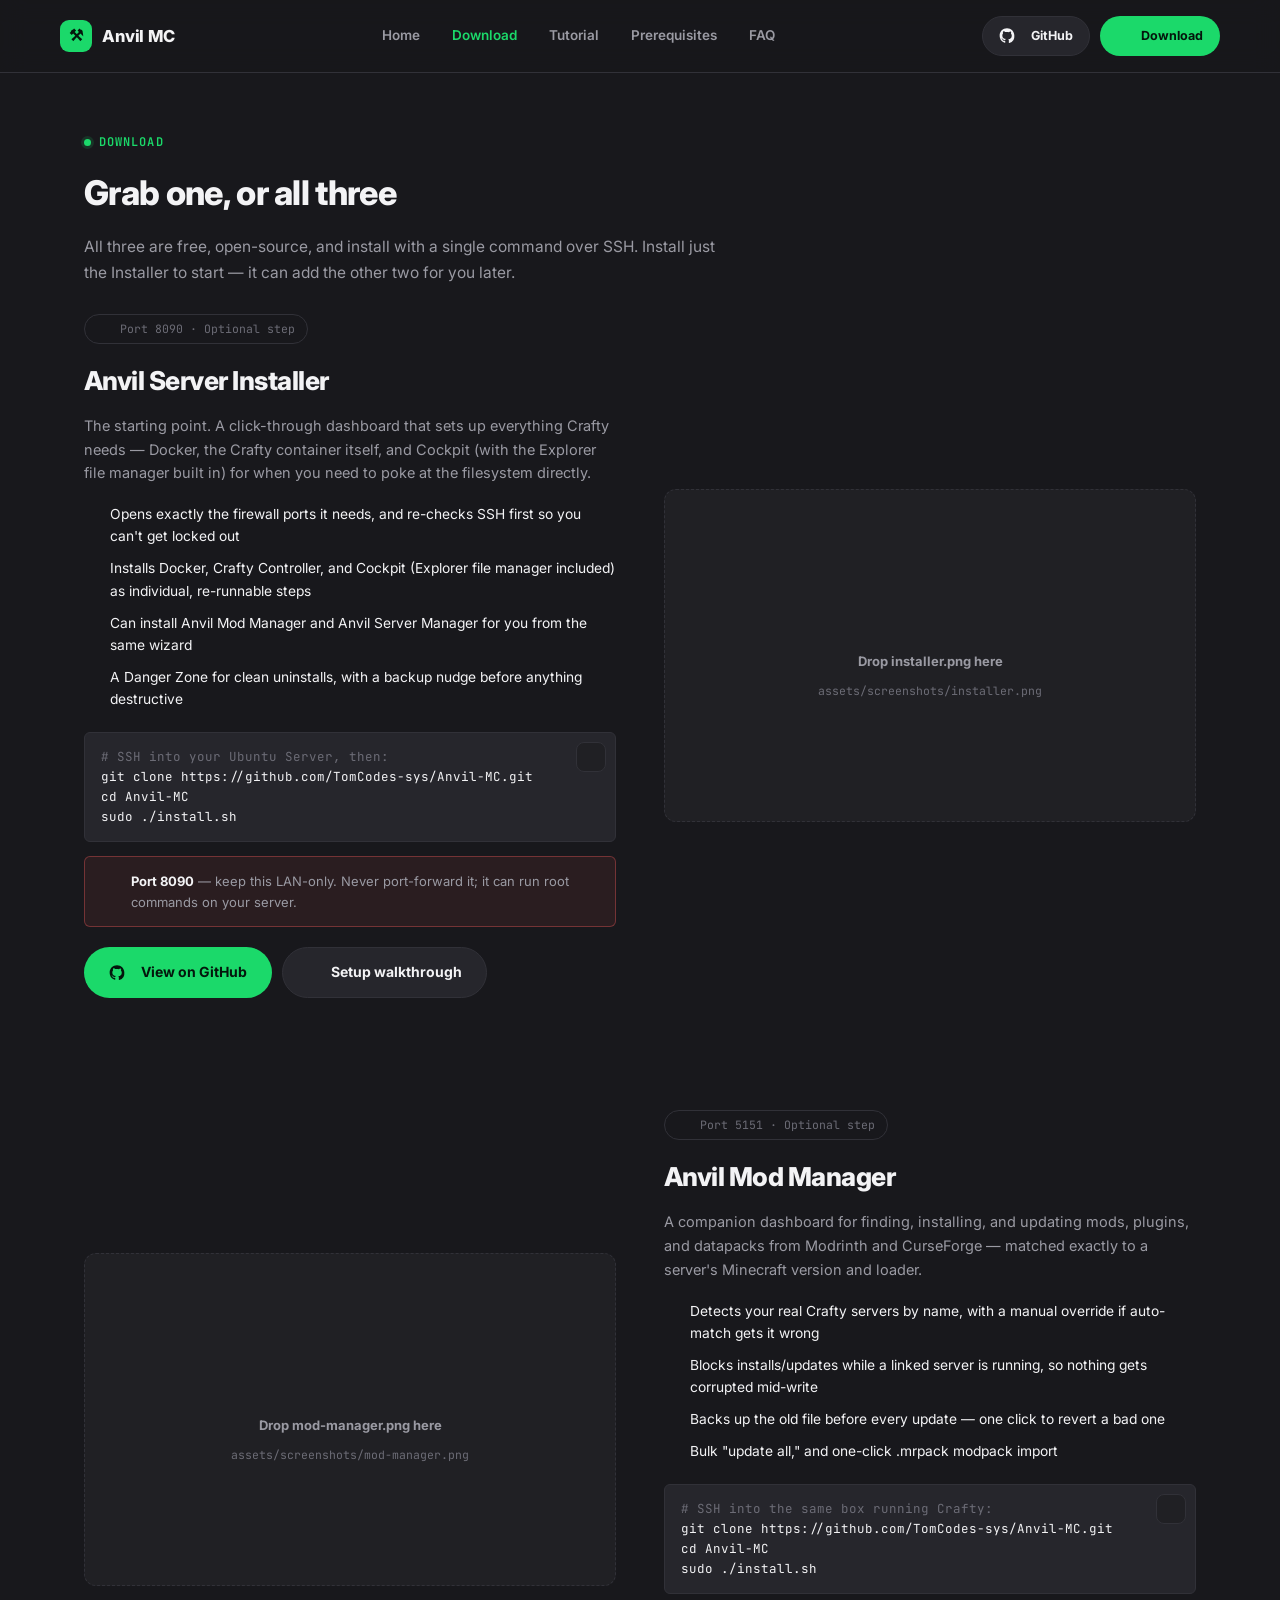
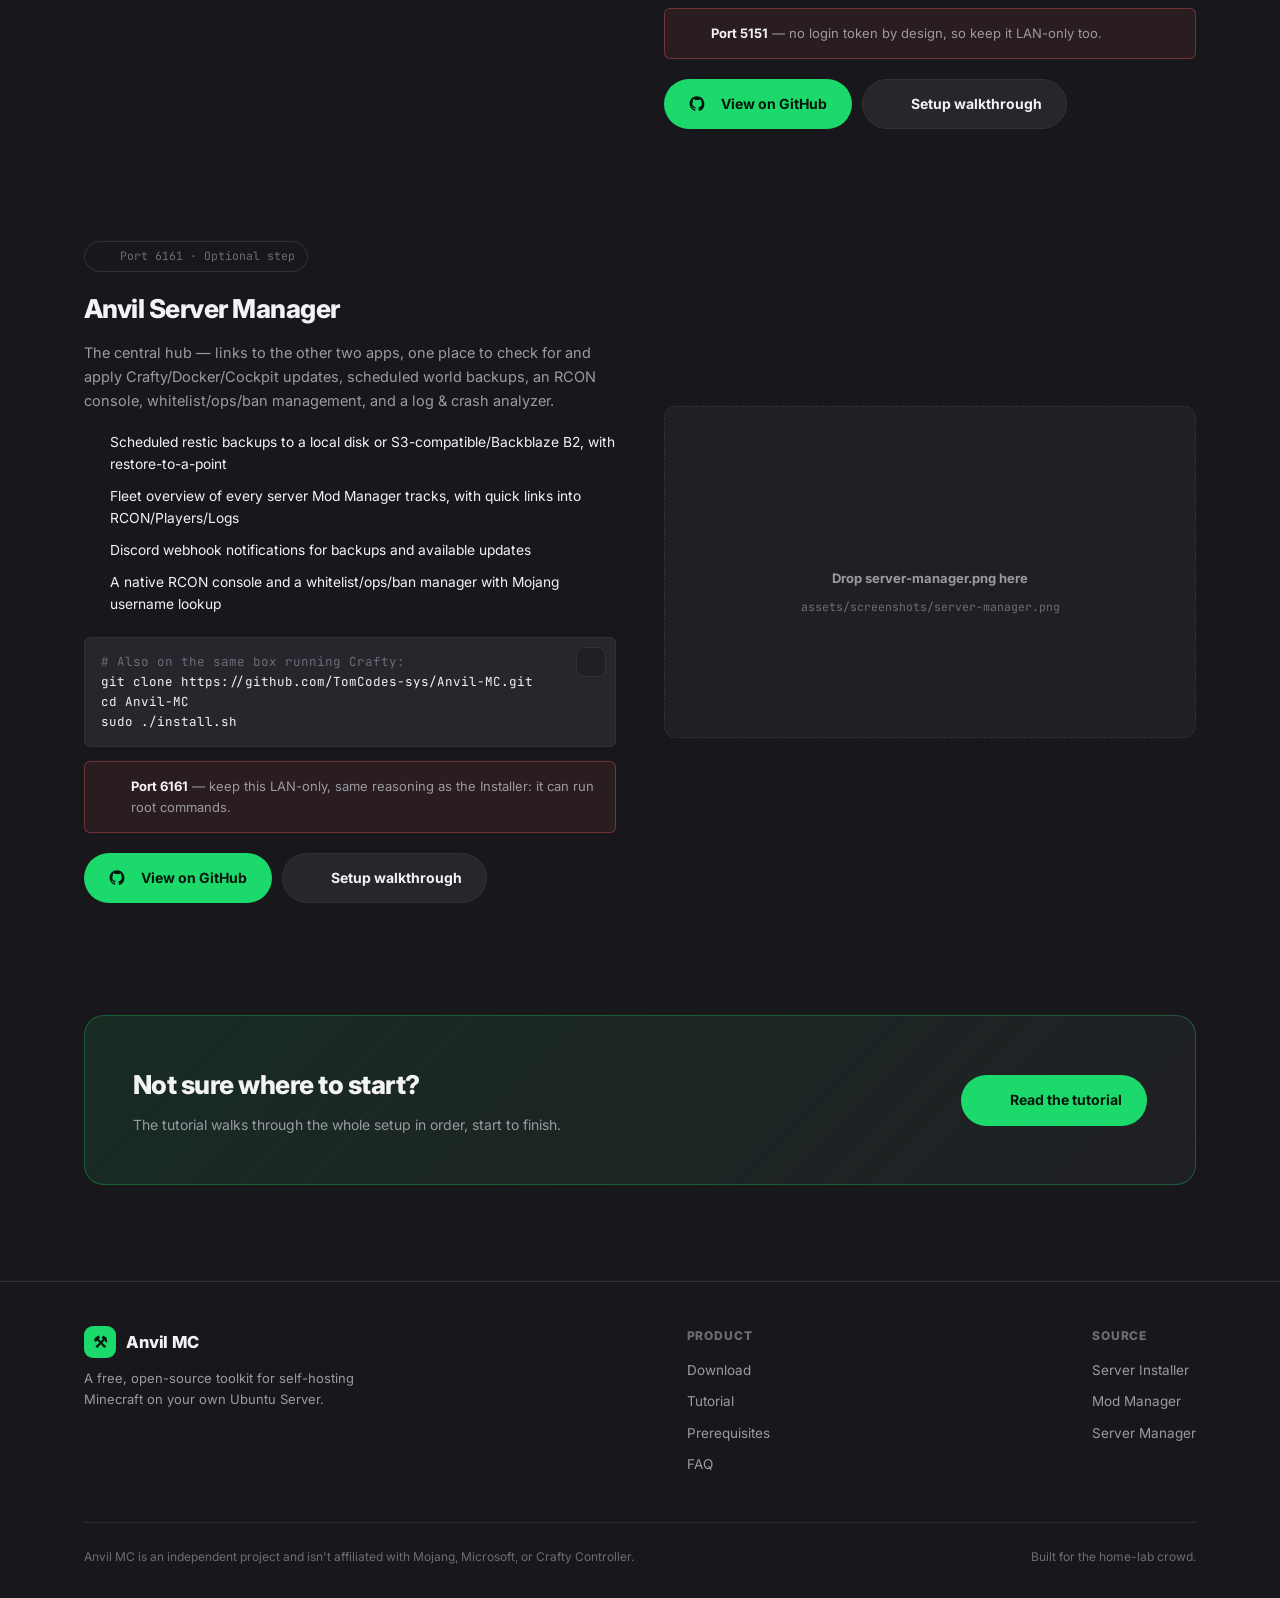
==== website/download.html @ b9ac5aa5 "Release" ====
<!DOCTYPE html>
<html lang="en">
<head>
<meta charset="UTF-8">
<meta name="viewport" content="width=device-width, initial-scale=1.0">
<title>Download — Anvil MC</title>
<meta name="description" content="Download Anvil Server Installer, Anvil Mod Manager, and Anvil Server Manager — free and open source.">
<link rel="stylesheet" href="static/style.css">
<script src="https://cdn.jsdelivr.net/npm/lucide@1.24.0/dist/umd/lucide.js"></script>
</head>
<body>

<header class="nav">
  <div class="wrap nav-inner">
    <a class="brand" href="index.html">
      <span class="brand-mark-wrap" style="position:relative; width:32px; height:32px; display:inline-block; flex-shrink:0;"><img src="assets/logo.png" alt="Anvil MC logo" class="brand-mark-img" onerror="this.style.display='none'; this.nextElementSibling.style.display='flex';"><span class="brand-mark" style="display:none; position:absolute; inset:0;">⚒</span></span>
      <span class="brand-text">Anvil MC</span>
    </a>
    <nav class="nav-links" id="nav-links">
      <a class="nav-link" href="index.html">Home</a>
      <a class="nav-link" href="download.html">Download</a>
      <a class="nav-link" href="tutorial.html">Tutorial</a>
      <a class="nav-link" href="prerequisites.html">Prerequisites</a>
      <a class="nav-link" href="faq.html">FAQ</a>
    </nav>
    <div class="nav-cta">
      <a class="btn-secondary btn-small" href="https://github.com/TomCodes-sys" target="_blank" rel="noopener"><svg class="icon-gh" viewBox="0 0 24 24" width="16" height="16" fill="currentColor" aria-hidden="true"><path d="M12 .5C5.73.5.98 5.24.98 11.52c0 4.94 3.2 9.13 7.65 10.6.56.1.76-.24.76-.54 0-.27-.01-1.16-.02-2.1-3.11.68-3.77-1.32-3.77-1.32-.5-1.28-1.23-1.62-1.23-1.62-1-.69.08-.67.08-.67 1.11.08 1.7 1.14 1.7 1.14.99 1.7 2.6 1.21 3.23.92.1-.72.39-1.21.7-1.49-2.48-.28-5.1-1.24-5.1-5.53 0-1.22.44-2.22 1.15-3-.11-.28-.5-1.42.11-2.96 0 0 .94-.3 3.08 1.15A10.6 10.6 0 0 1 12 6.1c.95 0 1.9.13 2.8.38 2.14-1.45 3.08-1.15 3.08-1.15.61 1.54.22 2.68.11 2.96.72.78 1.15 1.78 1.15 3 0 4.3-2.62 5.24-5.12 5.52.4.35.76 1.03.76 2.08 0 1.5-.01 2.71-.01 3.08 0 .3.2.65.77.54A10.53 10.53 0 0 0 23 11.52C23 5.24 18.27.5 12 .5z"/></svg><span class="long">GitHub</span></a>
      <a class="btn-primary btn-small" href="download.html"><i data-lucide="download"></i>Download</a>
      <button class="nav-toggle" id="nav-toggle" aria-label="Toggle menu"><i data-lucide="menu"></i></button>
    </div>
  </div>
</header>

<section class="section-tight" style="padding-bottom:20px;">
  <div class="wrap">
    <div class="section-head reveal" style="margin-bottom:0;">
      <div class="eyebrow">Download</div>
      <h2>Grab one, or all three</h2>
      <p>All three are free, open-source, and install with a single command over SSH. Install just the Installer to start — it can add the other two for you later.</p>
    </div>
  </div>
</section>

<!-- INSTALLER -->
<section class="wrap" id="installer">
  <div class="showcase first reveal">
    <div class="showcase-text">
      <span class="showcase-tag"><i data-lucide="wrench"></i>Port 8090 · Optional step</span>
      <h2>Anvil Server Installer</h2>
      <p>The starting point. A click-through dashboard that sets up everything Crafty needs — Docker, the Crafty container itself, and Cockpit (with the Explorer file manager built in) for when you need to poke at the filesystem directly.</p>
      <ul class="feature-list">
        <li><i data-lucide="check"></i>Opens exactly the firewall ports it needs, and re-checks SSH first so you can't get locked out</li>
        <li><i data-lucide="check"></i>Installs Docker, Crafty Controller, and Cockpit (Explorer file manager included) as individual, re-runnable steps</li>
        <li><i data-lucide="check"></i>Can install Anvil Mod Manager and Anvil Server Manager for you from the same wizard</li>
        <li><i data-lucide="check"></i>A Danger Zone for clean uninstalls, with a backup nudge before anything destructive</li>
      </ul>
      <div class="code-box">
        <button class="copy-btn" onclick="copySnippet(this)" aria-label="Copy command">
          <i data-lucide="copy" class="icon-copy"></i>
          <i data-lucide="check" class="icon-copied" hidden></i>
        </button>
        <div class="install-snippet"><span class="cm"># SSH into your Ubuntu Server, then:</span>
git clone https://github.com/TomCodes-sys/Anvil-MC.git
cd Anvil-MC
sudo ./install.sh</div>
      </div>
      <div class="port-warning"><i data-lucide="shield-alert"></i><span><strong>Port 8090</strong> — keep this LAN-only. Never port-forward it; it can run root commands on your server.</span></div>
      <div class="showcase-actions">
        <a class="btn-primary" href="https://github.com/TomCodes-sys/Anvil-MC" target="_blank" rel="noopener"><svg class="icon-gh" viewBox="0 0 24 24" width="16" height="16" fill="currentColor" aria-hidden="true"><path d="M12 .5C5.73.5.98 5.24.98 11.52c0 4.94 3.2 9.13 7.65 10.6.56.1.76-.24.76-.54 0-.27-.01-1.16-.02-2.1-3.11.68-3.77-1.32-3.77-1.32-.5-1.28-1.23-1.62-1.23-1.62-1-.69.08-.67.08-.67 1.11.08 1.7 1.14 1.7 1.14.99 1.7 2.6 1.21 3.23.92.1-.72.39-1.21.7-1.49-2.48-.28-5.1-1.24-5.1-5.53 0-1.22.44-2.22 1.15-3-.11-.28-.5-1.42.11-2.96 0 0 .94-.3 3.08 1.15A10.6 10.6 0 0 1 12 6.1c.95 0 1.9.13 2.8.38 2.14-1.45 3.08-1.15 3.08-1.15.61 1.54.22 2.68.11 2.96.72.78 1.15 1.78 1.15 3 0 4.3-2.62 5.24-5.12 5.52.4.35.76 1.03.76 2.08 0 1.5-.01 2.71-.01 3.08 0 .3.2.65.77.54A10.53 10.53 0 0 0 23 11.52C23 5.24 18.27.5 12 .5z"/></svg>View on GitHub</a>
        <a class="btn-secondary" href="tutorial.html#step-2"><i data-lucide="book-open"></i>Setup walkthrough</a>
      </div>
    </div>
    <div class="showcase-media">
      <div class="screenshot-frame">
        <img class="shot-img" src="assets/screenshots/installer.png" alt="Anvil Server Installer screenshot" onerror="this.style.display='none'">
        <div class="placeholder"><i data-lucide="image"></i><strong>Drop installer.png here</strong><span>assets/screenshots/installer.png</span></div>
      </div>
    </div>
  </div>
</section>

<!-- MOD MANAGER -->
<section class="wrap" id="mod-manager">
  <div class="showcase reverse reveal">
    <div class="showcase-text">
      <span class="showcase-tag"><i data-lucide="package-open"></i>Port 5151 · Optional step</span>
      <h2>Anvil Mod Manager</h2>
      <p>A companion dashboard for finding, installing, and updating mods, plugins, and datapacks from Modrinth and CurseForge — matched exactly to a server's Minecraft version and loader.</p>
      <ul class="feature-list">
        <li><i data-lucide="check"></i>Detects your real Crafty servers by name, with a manual override if auto-match gets it wrong</li>
        <li><i data-lucide="check"></i>Blocks installs/updates while a linked server is running, so nothing gets corrupted mid-write</li>
        <li><i data-lucide="check"></i>Backs up the old file before every update — one click to revert a bad one</li>
        <li><i data-lucide="check"></i>Bulk "update all," and one-click .mrpack modpack import</li>
      </ul>
      <div class="code-box">
        <button class="copy-btn" onclick="copySnippet(this)" aria-label="Copy command">
          <i data-lucide="copy" class="icon-copy"></i>
          <i data-lucide="check" class="icon-copied" hidden></i>
        </button>
        <div class="install-snippet"><span class="cm"># SSH into the same box running Crafty:</span>
git clone https://github.com/TomCodes-sys/Anvil-MC.git
cd Anvil-MC
sudo ./install.sh</div>
      </div>
      <div class="port-warning"><i data-lucide="info"></i><span><strong>Port 5151</strong> — no login token by design, so keep it LAN-only too.</span></div>
      <div class="showcase-actions">
        <a class="btn-primary" href="https://github.com/TomCodes-sys/Anvil-MC" target="_blank" rel="noopener"><svg class="icon-gh" viewBox="0 0 24 24" width="16" height="16" fill="currentColor" aria-hidden="true"><path d="M12 .5C5.73.5.98 5.24.98 11.52c0 4.94 3.2 9.13 7.65 10.6.56.1.76-.24.76-.54 0-.27-.01-1.16-.02-2.1-3.11.68-3.77-1.32-3.77-1.32-.5-1.28-1.23-1.62-1.23-1.62-1-.69.08-.67.08-.67 1.11.08 1.7 1.14 1.7 1.14.99 1.7 2.6 1.21 3.23.92.1-.72.39-1.21.7-1.49-2.48-.28-5.1-1.24-5.1-5.53 0-1.22.44-2.22 1.15-3-.11-.28-.5-1.42.11-2.96 0 0 .94-.3 3.08 1.15A10.6 10.6 0 0 1 12 6.1c.95 0 1.9.13 2.8.38 2.14-1.45 3.08-1.15 3.08-1.15.61 1.54.22 2.68.11 2.96.72.78 1.15 1.78 1.15 3 0 4.3-2.62 5.24-5.12 5.52.4.35.76 1.03.76 2.08 0 1.5-.01 2.71-.01 3.08 0 .3.2.65.77.54A10.53 10.53 0 0 0 23 11.52C23 5.24 18.27.5 12 .5z"/></svg>View on GitHub</a>
        <a class="btn-secondary" href="tutorial.html#step-5"><i data-lucide="book-open"></i>Setup walkthrough</a>
      </div>
    </div>
    <div class="showcase-media">
      <div class="screenshot-frame">
        <img class="shot-img" src="assets/screenshots/mod-manager.png" alt="Anvil Mod Manager screenshot" onerror="this.style.display='none'">
        <div class="placeholder"><i data-lucide="image"></i><strong>Drop mod-manager.png here</strong><span>assets/screenshots/mod-manager.png</span></div>
      </div>
    </div>
  </div>
</section>

<!-- SERVER MANAGER -->
<section class="wrap" id="server-manager">
  <div class="showcase reveal">
    <div class="showcase-text">
      <span class="showcase-tag"><i data-lucide="layout-grid"></i>Port 6161 · Optional step</span>
      <h2>Anvil Server Manager</h2>
      <p>The central hub — links to the other two apps, one place to check for and apply Crafty/Docker/Cockpit updates, scheduled world backups, an RCON console, whitelist/ops/ban management, and a log &amp; crash analyzer.</p>
      <ul class="feature-list">
        <li><i data-lucide="check"></i>Scheduled restic backups to a local disk or S3-compatible/Backblaze B2, with restore-to-a-point</li>
        <li><i data-lucide="check"></i>Fleet overview of every server Mod Manager tracks, with quick links into RCON/Players/Logs</li>
        <li><i data-lucide="check"></i>Discord webhook notifications for backups and available updates</li>
        <li><i data-lucide="check"></i>A native RCON console and a whitelist/ops/ban manager with Mojang username lookup</li>
      </ul>
      <div class="code-box">
        <button class="copy-btn" onclick="copySnippet(this)" aria-label="Copy command">
          <i data-lucide="copy" class="icon-copy"></i>
          <i data-lucide="check" class="icon-copied" hidden></i>
        </button>
        <div class="install-snippet"><span class="cm"># Also on the same box running Crafty:</span>
git clone https://github.com/TomCodes-sys/Anvil-MC.git
cd Anvil-MC
sudo ./install.sh</div>
      </div>
      <div class="port-warning"><i data-lucide="shield-alert"></i><span><strong>Port 6161</strong> — keep this LAN-only, same reasoning as the Installer: it can run root commands.</span></div>
      <div class="showcase-actions">
        <a class="btn-primary" href="https://github.com/TomCodes-sys/Anvil-MC" target="_blank" rel="noopener"><svg class="icon-gh" viewBox="0 0 24 24" width="16" height="16" fill="currentColor" aria-hidden="true"><path d="M12 .5C5.73.5.98 5.24.98 11.52c0 4.94 3.2 9.13 7.65 10.6.56.1.76-.24.76-.54 0-.27-.01-1.16-.02-2.1-3.11.68-3.77-1.32-3.77-1.32-.5-1.28-1.23-1.62-1.23-1.62-1-.69.08-.67.08-.67 1.11.08 1.7 1.14 1.7 1.14.99 1.7 2.6 1.21 3.23.92.1-.72.39-1.21.7-1.49-2.48-.28-5.1-1.24-5.1-5.53 0-1.22.44-2.22 1.15-3-.11-.28-.5-1.42.11-2.96 0 0 .94-.3 3.08 1.15A10.6 10.6 0 0 1 12 6.1c.95 0 1.9.13 2.8.38 2.14-1.45 3.08-1.15 3.08-1.15.61 1.54.22 2.68.11 2.96.72.78 1.15 1.78 1.15 3 0 4.3-2.62 5.24-5.12 5.52.4.35.76 1.03.76 2.08 0 1.5-.01 2.71-.01 3.08 0 .3.2.65.77.54A10.53 10.53 0 0 0 23 11.52C23 5.24 18.27.5 12 .5z"/></svg>View on GitHub</a>
        <a class="btn-secondary" href="tutorial.html#step-6"><i data-lucide="book-open"></i>Setup walkthrough</a>
      </div>
    </div>
    <div class="showcase-media">
      <div class="screenshot-frame">
        <img class="shot-img" src="assets/screenshots/server-manager.png" alt="Anvil Server Manager screenshot" onerror="this.style.display='none'">
        <div class="placeholder"><i data-lucide="image"></i><strong>Drop server-manager.png here</strong><span>assets/screenshots/server-manager.png</span></div>
      </div>
    </div>
  </div>
</section>

<section class="section-tight">
  <div class="wrap">
    <div class="cta-banner reveal">
      <div>
        <h2>Not sure where to start?</h2>
        <p>The tutorial walks through the whole setup in order, start to finish.</p>
      </div>
      <a class="btn-primary" href="tutorial.html"><i data-lucide="book-open"></i>Read the tutorial</a>
    </div>
  </div>
</section>

<footer class="footer">
  <div class="wrap">
    <div class="footer-grid">
      <div class="footer-col" style="max-width:280px;">
        <div class="brand" style="margin-bottom:10px;"><span class="brand-mark-wrap" style="position:relative; width:32px; height:32px; display:inline-block; flex-shrink:0;"><img src="assets/logo.png" alt="Anvil MC logo" class="brand-mark-img" onerror="this.style.display='none'; this.nextElementSibling.style.display='flex';"><span class="brand-mark" style="display:none; position:absolute; inset:0;">⚒</span></span><span class="brand-text">Anvil MC</span></div>
        <p style="color:var(--ink-dim); font-size:13px; line-height:1.6;">A free, open-source toolkit for self-hosting Minecraft on your own Ubuntu Server.</p>
      </div>
      <div class="footer-col">
        <h4>Product</h4>
        <a href="download.html">Download</a>
        <a href="tutorial.html">Tutorial</a>
        <a href="prerequisites.html">Prerequisites</a>
        <a href="faq.html">FAQ</a>
      </div>
      <div class="footer-col">
        <h4>Source</h4>
        <a href="https://github.com/TomCodes-sys/Anvil-MC" target="_blank" rel="noopener">Server Installer</a>
        <a href="https://github.com/TomCodes-sys/Anvil-MC" target="_blank" rel="noopener">Mod Manager</a>
        <a href="https://github.com/TomCodes-sys/Anvil-MC" target="_blank" rel="noopener">Server Manager</a>
      </div>
    </div>
    <div class="footer-bottom">
      <p>Anvil MC is an independent project and isn't affiliated with Mojang, Microsoft, or Crafty Controller.</p>
      <p>Built for the home-lab crowd.</p>
    </div>
  </div>
</footer>

<script src="static/script.js"></script>
</body>
</html>
---- website/static/style.css ----
@import url('https://fonts.googleapis.com/css2?family=Inter:wght@400;500;600;700;800;900&family=JetBrains+Mono:wght@400;500;600;700&display=swap');

:root {
  --bg: #18181c;
  --bg-raised: #202024;
  --bg-card: #202024;
  --bg-input: #26262c;
  --line: #313138;
  --line-soft: #2a2a30;

  --green: #1bd96a;
  --green-bright: #29e87c;
  --green-dim: rgba(27, 217, 106, 0.14);
  --green-ink: #04160c;

  --cyan: #4da6ff;
  --amber: #ffb020;
  --red: #ff5c5c;

  --ink: #f3f3f5;
  --ink-dim: #9a9aa3;
  --ink-faint: #6c6c76;

  --font: 'Inter', system-ui, sans-serif;
  --font-mono: 'JetBrains Mono', ui-monospace, monospace;

  --radius: 12px;
  --radius-sm: 6px;
  --radius-lg: 20px;

  --spring: cubic-bezier(.34, 1.56, .64, 1);
  --ease: cubic-bezier(.2, .8, .2, 1);

  --max: 1160px;
}

* { box-sizing: border-box; }
html { scroll-behavior: smooth; }
[hidden] { display: none !important; }

body {
  margin: 0; background: var(--bg); color: var(--ink); font-family: var(--font);
  font-size: 15px; line-height: 1.6; min-height: 100vh;
}
h1, h2, h3, h4 { font-family: var(--font); font-weight: 800; letter-spacing: -0.02em; margin: 0; color: var(--ink); }
p { margin: 0; }
a { color: inherit; }
code { font-family: var(--font-mono); background: var(--bg-input); color: var(--cyan); padding: 2px 7px; border-radius: 4px; border: 1px solid var(--line); font-size: 0.88em; }
::selection { background: var(--green-dim); color: var(--green); }
svg[data-lucide], i[data-lucide] { width: 16px; height: 16px; vertical-align: -3px; display: inline-block; }
.icon-gh { vertical-align: -3px; margin-right: 8px; }

img.no-shadow { box-shadow: none; }

.wrap { max-width: var(--max); margin: 0 auto; padding: 0 24px; }
.section { padding: 88px 0; }
.section-tight { padding: 56px 0; }
.section-head { max-width: 640px; margin: 0 0 48px; }
.eyebrow {
  display: inline-flex; align-items: center; gap: 8px; font-family: var(--font-mono); font-size: 12px;
  font-weight: 600; color: var(--green); text-transform: uppercase; letter-spacing: 0.09em; margin-bottom: 14px;
}
.eyebrow::before { content: ''; width: 7px; height: 7px; border-radius: 50%; background: var(--green); box-shadow: 0 0 0 3px var(--green-dim); }
.section-head h2 { font-size: 34px; margin-bottom: 14px; }
.section-head p { color: var(--ink-dim); font-size: 15.5px; line-height: 1.65; }

/* ---------- Buttons ---------- */
.btn-primary, .btn-secondary, .btn-ghost {
  font-family: var(--font); font-weight: 700; font-size: 14px; border-radius: 999px; cursor: pointer;
  border: 1px solid transparent; padding: 13px 24px; display: inline-flex; align-items: center; gap: 8px;
  text-decoration: none; transition: transform .35s var(--spring), background .2s var(--ease), color .2s var(--ease), border-color .2s var(--ease);
}
.btn-primary { background: var(--green); color: var(--green-ink); }
.btn-primary:hover { background: var(--green-bright); transform: translateY(-3px) scale(1.045); }
.btn-primary:active { transform: translateY(-1px) scale(0.96); transition-duration: .12s; }
.btn-secondary { background: var(--bg-input); color: var(--ink); border-color: var(--line); }
.btn-secondary:hover { border-color: var(--cyan); color: var(--cyan); transform: translateY(-3px) scale(1.03); }
.btn-secondary:active { transform: translateY(-1px) scale(0.96); transition-duration: .12s; }
.btn-ghost { background: none; color: var(--ink-dim); border-color: var(--line); }
.btn-ghost:hover { color: var(--ink); border-color: var(--ink-faint); transform: translateY(-2px); }
.btn-small { padding: 9px 16px; font-size: 12.5px; }

/* ---------- Nav ---------- */
.nav {
  position: sticky; top: 0; z-index: 100;
  background: rgba(24, 24, 28, 0.82); backdrop-filter: blur(12px); -webkit-backdrop-filter: blur(12px);
  border-bottom: 1px solid var(--line);
}
.nav-inner { display: flex; align-items: center; justify-content: space-between; padding: 16px 0; gap: 16px; }
.brand { display: flex; align-items: center; gap: 10px; text-decoration: none; }
.brand-mark {
  color: var(--green-ink); background: var(--green); font-family: var(--font-mono); font-weight: 800; font-size: 16px;
  width: 32px; height: 32px; border-radius: 9px; display: flex; align-items: center; justify-content: center; flex-shrink: 0;
}
.brand-mark-img { width: 32px; height: 32px; border-radius: 9px; object-fit: cover; flex-shrink: 0; display: block; }
.brand-text { font-weight: 800; font-size: 16.5px; letter-spacing: -0.01em; color: var(--ink); }
.nav-links { display: flex; align-items: center; gap: 4px; }
.nav-link {
  color: var(--ink-dim); text-decoration: none; font-weight: 600; font-size: 13.5px; padding: 9px 14px;
  border-radius: 999px; transition: color .2s var(--ease), background .2s var(--ease), transform .25s var(--spring);
  display: inline-block;
}
.nav-link:hover { color: var(--ink); background: var(--bg-input); transform: translateY(-2px); }
.nav-link.active { color: var(--green); }
.nav-cta { display: flex; align-items: center; gap: 10px; }
.nav-toggle { display: none; background: none; border: 1px solid var(--line); border-radius: 8px; color: var(--ink); padding: 8px 10px; cursor: pointer; }

@media (max-width: 860px) {
  .nav-links { position: fixed; top: 65px; left: 0; right: 0; background: var(--bg-raised); border-bottom: 1px solid var(--line);
    flex-direction: column; align-items: stretch; padding: 10px; gap: 2px; transform: translateY(-8px); opacity: 0; pointer-events: none;
    transition: transform .25s var(--spring), opacity .2s var(--ease); }
  .nav-links.open { transform: translateY(0); opacity: 1; pointer-events: auto; }
  .nav-link { padding: 12px 14px; }
  .nav-toggle { display: inline-flex; }
  .nav-cta .btn-secondary span.long { display: none; }
}

/* ---------- Hero / terminal signature ---------- */
.hero { padding: 76px 0 64px; position: relative; overflow: hidden; }
.hero-grid { display: grid; grid-template-columns: 1.05fr 0.95fr; gap: 56px; align-items: center; }
@media (max-width: 940px) { .hero-grid { grid-template-columns: 1fr; } }
.hero h1 { font-size: 50px; line-height: 1.06; margin-bottom: 20px; }
@media (max-width: 560px) { .hero h1 { font-size: 36px; } }
.hero h1 .accent { color: var(--green); }
.hero-sub { color: var(--ink-dim); font-size: 16.5px; max-width: 480px; margin-bottom: 32px; line-height: 1.65; }
.hero-actions { display: flex; gap: 12px; flex-wrap: wrap; margin-bottom: 28px; }
.hero-meta { display: flex; gap: 22px; flex-wrap: wrap; font-size: 12.5px; color: var(--ink-faint); font-family: var(--font-mono); }
.hero-meta span { display: flex; align-items: center; gap: 6px; }
.hero-meta i, .hero-meta svg { color: var(--green); }

.terminal {
  background: #131316; border: 1px solid var(--line); border-radius: var(--radius); overflow: hidden;
  box-shadow: 0 30px 70px rgba(0,0,0,0.45);
}
.terminal-bar { display: flex; align-items: center; gap: 7px; padding: 12px 16px; background: var(--bg-raised); border-bottom: 1px solid var(--line); }
.terminal-dot { width: 10px; height: 10px; border-radius: 50%; }
.terminal-dot.r { background: #ff5f57; } .terminal-dot.y { background: #febc2e; } .terminal-dot.g { background: #28c840; }
.terminal-title { margin-left: 8px; font-family: var(--font-mono); font-size: 11.5px; color: var(--ink-faint); }
.terminal-body { padding: 20px 20px 26px; font-family: var(--font-mono); font-size: 13px; min-height: 260px; }
.terminal-line { white-space: pre-wrap; line-height: 1.75; opacity: 0; }
.terminal-line.shown { opacity: 1; }
.terminal-line .prompt { color: var(--green); }
.terminal-line .ok { color: var(--green-bright); }
.terminal-line .dim { color: var(--ink-faint); }
.terminal-cursor { display: inline-block; width: 7px; height: 14px; background: var(--green); vertical-align: -2px; animation: blink 1s step-end infinite; }
@keyframes blink { 50% { opacity: 0; } }

/* ---------- App / feature cards ---------- */
.card-grid { display: grid; grid-template-columns: repeat(3, 1fr); gap: 20px; }
@media (max-width: 900px) { .card-grid { grid-template-columns: 1fr; } }
.app-card {
  background: var(--bg-card); border: 1px solid var(--line); border-radius: var(--radius-lg); padding: 28px;
  display: flex; flex-direction: column; gap: 14px; transition: transform .35s var(--spring), border-color .2s var(--ease);
}
.app-card:hover { transform: translateY(-6px); border-color: var(--green); }
.app-card:hover .app-card-icon { transform: scale(1.1) rotate(-4deg); }
.app-card-icon {
  width: 46px; height: 46px; border-radius: 12px; background: var(--green-dim); color: var(--green);
  display: flex; align-items: center; justify-content: center; flex-shrink: 0;
  transition: transform .35s var(--spring);
}
.app-card-icon svg, .app-card-icon i { width: 22px; height: 22px; margin: 0; }
.app-card h3 { font-size: 18px; }
.app-card .port { font-family: var(--font-mono); font-size: 11.5px; color: var(--ink-faint); }
.app-card p { color: var(--ink-dim); font-size: 13.8px; line-height: 1.6; flex: 1; }
.app-card-link { display: inline-flex; align-items: center; gap: 6px; color: var(--green); font-weight: 700; font-size: 13.5px; text-decoration: none; }
.app-card-link:hover { color: var(--green-bright); }

/* ---------- Flow diagram ---------- */
.flow { display: flex; align-items: stretch; gap: 0; flex-wrap: wrap; }
.flow-step {
  flex: 1; min-width: 190px; background: var(--bg-card); border: 1px solid var(--line); border-radius: var(--radius);
  padding: 20px; display: flex; flex-direction: column; gap: 8px; position: relative;
}
.flow-step .num { font-family: var(--font-mono); color: var(--green); font-size: 12px; font-weight: 700; }
.flow-step h4 { font-size: 14.5px; }
.flow-step p { color: var(--ink-dim); font-size: 12.5px; line-height: 1.5; }
.flow-arrow { display: flex; align-items: center; justify-content: center; color: var(--ink-faint); padding: 0 6px; flex-shrink: 0; }
@media (max-width: 780px) { .flow { flex-direction: column; } .flow-arrow { transform: rotate(90deg); padding: 4px 0; } }

/* ---------- Screenshot frame (placeholder for user's own images) ---------- */
.screenshot-frame {
  border: 1.5px dashed var(--line); border-radius: var(--radius); background: var(--bg-raised);
  aspect-ratio: 16/10; display: flex; align-items: center; justify-content: center; position: relative; overflow: hidden;
  transition: border-color .25s var(--ease), transform .35s var(--spring);
}
.screenshot-frame:hover { border-color: var(--cyan); transform: translateY(-4px); }
.screenshot-frame img { width: 100%; height: 100%; object-fit: cover; display: block; }
.screenshot-frame .placeholder { display: flex; flex-direction: column; align-items: center; gap: 10px; color: var(--ink-faint); text-align: center; padding: 24px; }
.screenshot-frame .placeholder i, .screenshot-frame .placeholder svg { width: 30px; height: 30px; color: var(--ink-faint); }
.screenshot-frame .placeholder strong { color: var(--ink-dim); font-size: 13px; font-weight: 700; }
.screenshot-frame .placeholder span { font-size: 11.5px; font-family: var(--font-mono); }
.screenshot-frame img.has-real { display: block; }
.screenshot-frame:has(img.has-real) .placeholder { display: none; }

/* ---------- Download page: app showcase ---------- */
.showcase { display: grid; grid-template-columns: 1fr 1fr; gap: 48px; align-items: center; padding: 56px 0; border-bottom: 1px solid var(--line-soft); scroll-margin-top: 90px; }
.showcase:last-child { border-bottom: none; }
.showcase.first { padding-top: 8px; }
.showcase.reverse .showcase-text { order: 2; }
.showcase.reverse .showcase-media { order: 1; }
@media (max-width: 860px) { .showcase, .showcase.reverse .showcase-text, .showcase.reverse .showcase-media { grid-template-columns: 1fr; order: initial; } }
.showcase-tag { display: inline-flex; align-items: center; gap: 7px; font-family: var(--font-mono); font-size: 11.5px; color: var(--ink-faint); border: 1px solid var(--line); border-radius: 999px; padding: 5px 12px; margin-bottom: 16px; }
.showcase-text h2 { font-size: 26px; margin-bottom: 12px; }
.showcase-text p { color: var(--ink-dim); font-size: 14.5px; line-height: 1.65; margin-bottom: 18px; }
.feature-list { list-style: none; margin: 0 0 22px; padding: 0; display: flex; flex-direction: column; gap: 10px; }
.feature-list li { display: flex; align-items: flex-start; gap: 10px; font-size: 13.8px; color: var(--ink); }
.feature-list li i, .feature-list li svg { color: var(--green); flex-shrink: 0; margin-top: 2px; }
.install-snippet { background: var(--bg-input); border: 1px solid var(--line); border-radius: var(--radius-sm); padding: 14px 46px 14px 16px; font-family: var(--font-mono); font-size: 12.5px; color: var(--ink); margin-bottom: 18px; overflow-x: auto; white-space: pre; }
.install-snippet .cm { color: var(--ink-faint); }
.showcase-actions { display: flex; gap: 10px; flex-wrap: wrap; }

.code-box { position: relative; }
.code-box .install-snippet { margin-bottom: 14px; }
.copy-btn {
  position: absolute; top: 10px; right: 10px; width: 30px; height: 30px; border-radius: 8px;
  background: var(--bg-raised); border: 1px solid var(--line); color: var(--ink-dim); cursor: pointer;
  display: flex; align-items: center; justify-content: center; padding: 0;
  transition: transform .3s var(--spring), border-color .2s var(--ease), color .2s var(--ease), background .2s var(--ease);
}
.copy-btn svg, .copy-btn i { margin: 0; width: 14px; height: 14px; }
.copy-btn .icon-copied { color: var(--green); }
.copy-btn:hover { border-color: var(--cyan); color: var(--cyan); transform: translateY(-2px) scale(1.06); }
.copy-btn:active { transform: translateY(0) scale(0.92); }
.copy-btn.copied { border-color: var(--green); color: var(--green); transform: scale(1.08); }
.copy-btn.copied:hover { transform: scale(1.08); }

.port-warning {
  display: flex; gap: 12px; background: rgba(255,92,92,0.08); border: 1px solid rgba(255,92,92,0.35);
  border-radius: var(--radius-sm); padding: 14px 18px; font-size: 13px; color: var(--ink-dim); margin-bottom: 20px;
}
.port-warning i, .port-warning svg { color: var(--red); flex-shrink: 0; margin-top: 2px; }
.port-warning strong { color: var(--ink); }
.port-badge { display: inline-flex; align-items: center; gap: 5px; font-size: 11px; font-weight: 700; padding: 3px 10px; border-radius: 999px; text-transform: uppercase; letter-spacing: 0.03em; }
.port-badge.danger { background: rgba(255,92,92,0.12); color: var(--red); }
.port-badge.ok { background: var(--green-dim); color: var(--green); }

/* ---------- Tutorial: step timeline ---------- */
.timeline { position: relative; padding-left: 46px; }
.timeline::before { content: ''; position: absolute; left: 17px; top: 6px; bottom: 6px; width: 2px; background: var(--line); }
.timeline-step { position: relative; padding-bottom: 40px; scroll-margin-top: 90px; }
.timeline-step:last-child { padding-bottom: 0; }
.timeline-num {
  position: absolute; left: -46px; top: 0; width: 36px; height: 36px; border-radius: 50%; background: var(--bg-card);
  border: 2px solid var(--green); color: var(--green); display: flex; align-items: center; justify-content: center;
  font-family: var(--font-mono); font-weight: 700; font-size: 14px;
}
.timeline-step h3 { font-size: 17px; margin-bottom: 8px; }
.timeline-step p { color: var(--ink-dim); font-size: 14px; line-height: 1.65; margin-bottom: 10px; }
.timeline-step .install-snippet { margin-bottom: 10px; }
.timeline-note { display: flex; gap: 9px; background: rgba(77,166,255,0.08); border: 1px solid rgba(77,166,255,0.3); border-radius: var(--radius-sm); padding: 11px 14px; font-size: 12.8px; color: var(--ink-dim); margin-top: 10px; }
.timeline-note i, .timeline-note svg { color: var(--cyan); flex-shrink: 0; margin-top: 1px; }
.timeline-note.warn { background: rgba(255,176,32,0.08); border-color: rgba(255,176,32,0.3); }
.timeline-note.warn i, .timeline-note.warn svg { color: var(--amber); }

/* ---------- Prerequisites ---------- */
.prereq-grid { display: grid; grid-template-columns: repeat(2, 1fr); gap: 18px; }
@media (max-width: 760px) { .prereq-grid { grid-template-columns: 1fr; } }
.prereq-card { background: var(--bg-card); border: 1px solid var(--line); border-radius: var(--radius); padding: 24px; }
.prereq-card-head { display: flex; align-items: center; gap: 12px; margin-bottom: 12px; }
.prereq-card-head i, .prereq-card-head svg { width: 20px; height: 20px; color: var(--green); }
.prereq-card h3 { font-size: 15.5px; }
.prereq-card ul { margin: 0; padding-left: 20px; color: var(--ink-dim); font-size: 13.5px; line-height: 1.75; }
.prereq-card p { color: var(--ink-dim); font-size: 13.5px; line-height: 1.7; }

.port-table { width: 100%; border-collapse: collapse; font-size: 13px; }
.port-table th, .port-table td { text-align: left; padding: 11px 14px; border-bottom: 1px solid var(--line-soft); }
.port-table th { color: var(--ink-dim); font-size: 11px; text-transform: uppercase; letter-spacing: 0.05em; font-weight: 700; }
.port-table code { font-size: 12px; }
.port-table tr:last-child td { border-bottom: none; }

/* ---------- FAQ accordion ---------- */
.faq-item { border: 1px solid var(--line); border-radius: var(--radius); margin-bottom: 12px; background: var(--bg-card); overflow: hidden; transition: border-color .25s var(--ease); }
.faq-item:hover { border-color: var(--ink-faint); }
.faq-item summary {
  list-style: none; cursor: pointer; padding: 18px 22px; display: flex; align-items: center; justify-content: space-between;
  font-weight: 700; font-size: 14.5px; color: var(--ink); gap: 16px;
}
.faq-item summary::-webkit-details-marker { display: none; }
.faq-item summary .chev { color: var(--ink-faint); transition: transform .4s var(--spring); flex-shrink: 0; }
.faq-item.is-open summary .chev { transform: rotate(180deg); color: var(--green); }
.faq-item .faq-content { display: grid; grid-template-rows: 0fr; transition: grid-template-rows .4s var(--spring); }
.faq-item .faq-content.expanded { grid-template-rows: 1fr; }
.faq-item .faq-content > .faq-body-inner { overflow: hidden; min-height: 0; }
.faq-item .faq-body { padding: 0 22px 20px; color: var(--ink-dim); font-size: 13.8px; line-height: 1.7; }
.faq-item .faq-body a { color: var(--cyan); }

/* ---------- CTA banner ---------- */
.cta-banner {
  background: linear-gradient(135deg, rgba(27,217,106,0.1), var(--bg-card)); border: 1px solid rgba(27,217,106,0.3);
  border-radius: var(--radius-lg); padding: 48px; display: flex; align-items: center; justify-content: space-between; gap: 24px; flex-wrap: wrap;
}
.cta-banner h2 { font-size: 26px; margin-bottom: 8px; }
.cta-banner p { color: var(--ink-dim); font-size: 14px; }

/* ---------- Footer ---------- */
.footer { border-top: 1px solid var(--line); padding: 44px 0 32px; margin-top: 40px; }
.footer-grid { display: flex; justify-content: space-between; gap: 32px; flex-wrap: wrap; }
.footer-col h4 { font-size: 12px; text-transform: uppercase; letter-spacing: 0.07em; color: var(--ink-faint); margin-bottom: 14px; }
.footer-col a { display: block; color: var(--ink-dim); text-decoration: none; font-size: 13.5px; margin-bottom: 10px; transition: color .2s var(--ease); }
.footer-col a:hover { color: var(--green); }
.footer-bottom { display: flex; justify-content: space-between; align-items: center; margin-top: 36px; padding-top: 24px; border-top: 1px solid var(--line-soft); flex-wrap: wrap; gap: 10px; }
.footer-bottom p { color: var(--ink-faint); font-size: 12px; }

/* ---------- Reveal-on-scroll ---------- */
.reveal { opacity: 0; transform: translateY(16px); transition: opacity .6s var(--ease), transform .6s var(--spring); }
.reveal.in { opacity: 1; transform: translateY(0); }

@media (prefers-reduced-motion: reduce) {
  .reveal { opacity: 1; transform: none; transition: none; }
  .terminal-line { opacity: 1; }
  * { animation-duration: 0.01ms !important; }
}

/* Focus visibility */
a:focus-visible, button:focus-visible, summary:focus-visible {
  outline: 2px solid var(--green); outline-offset: 2px;
}
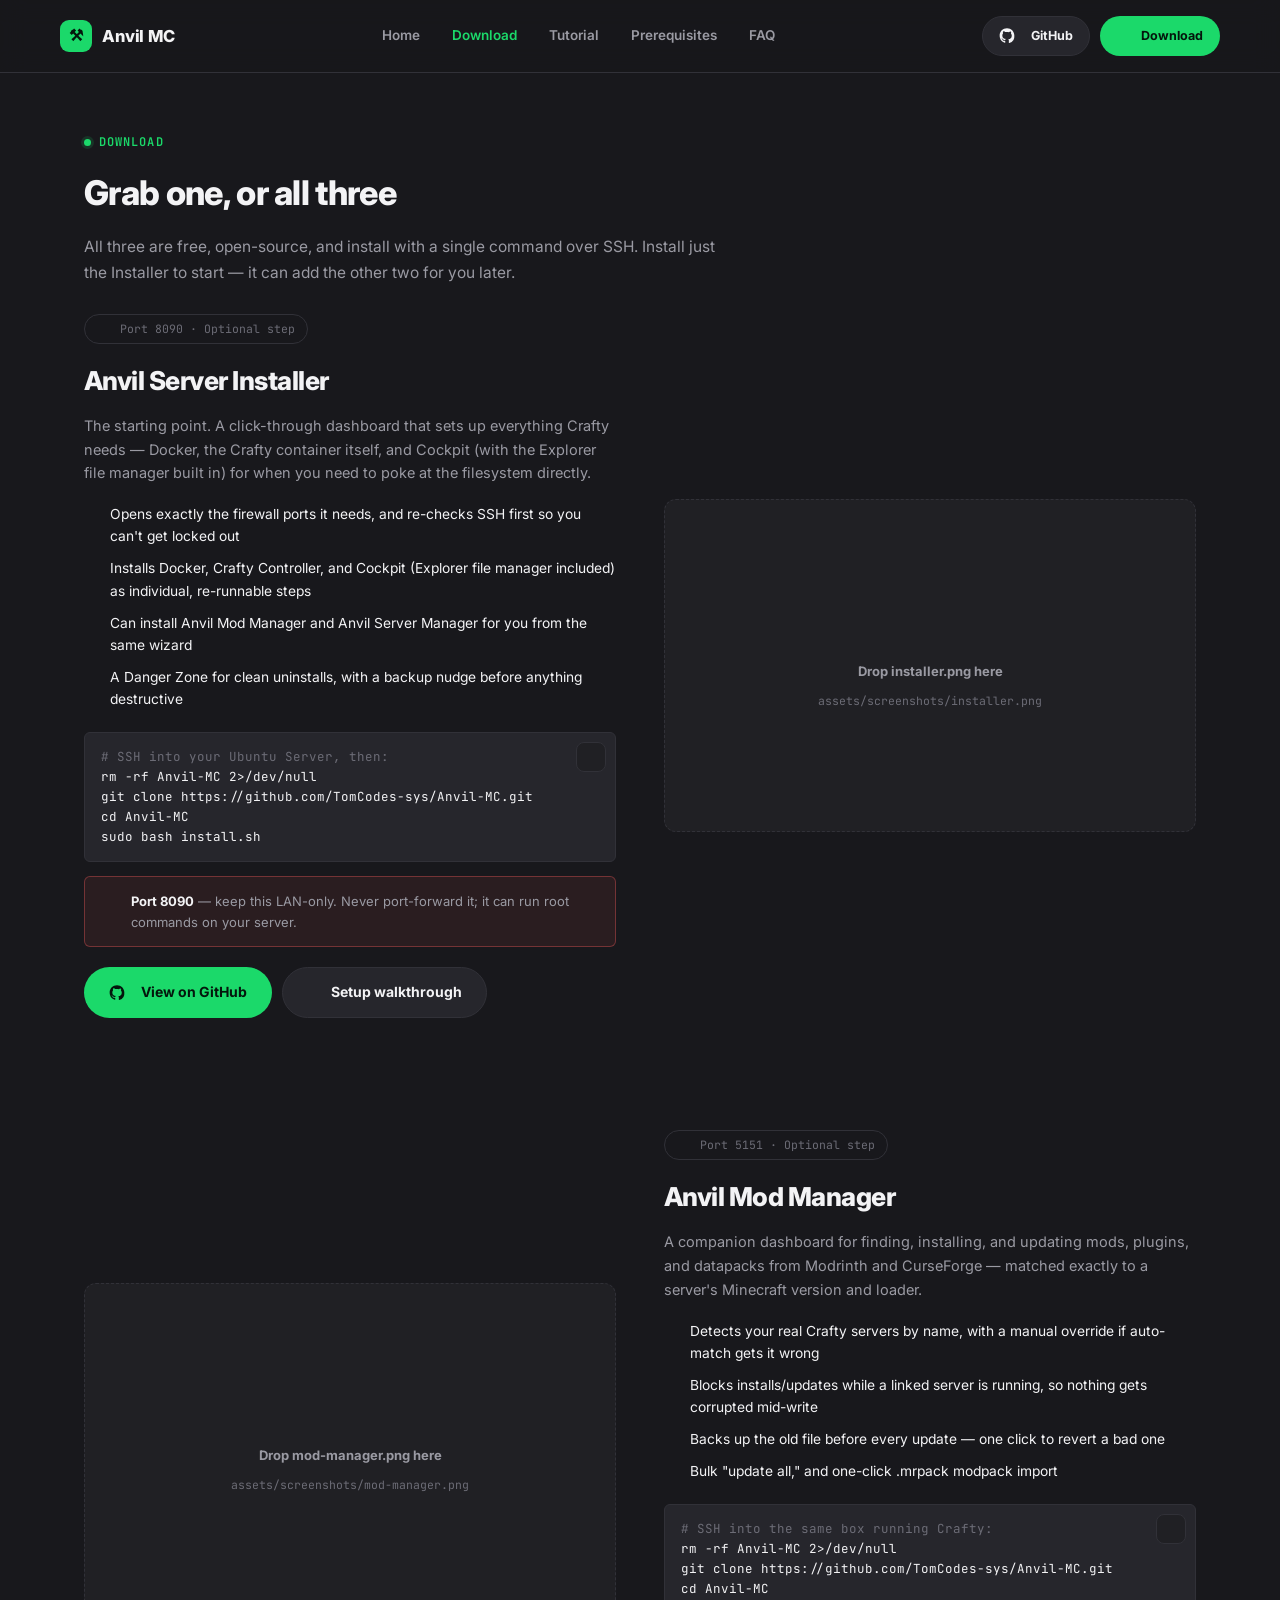
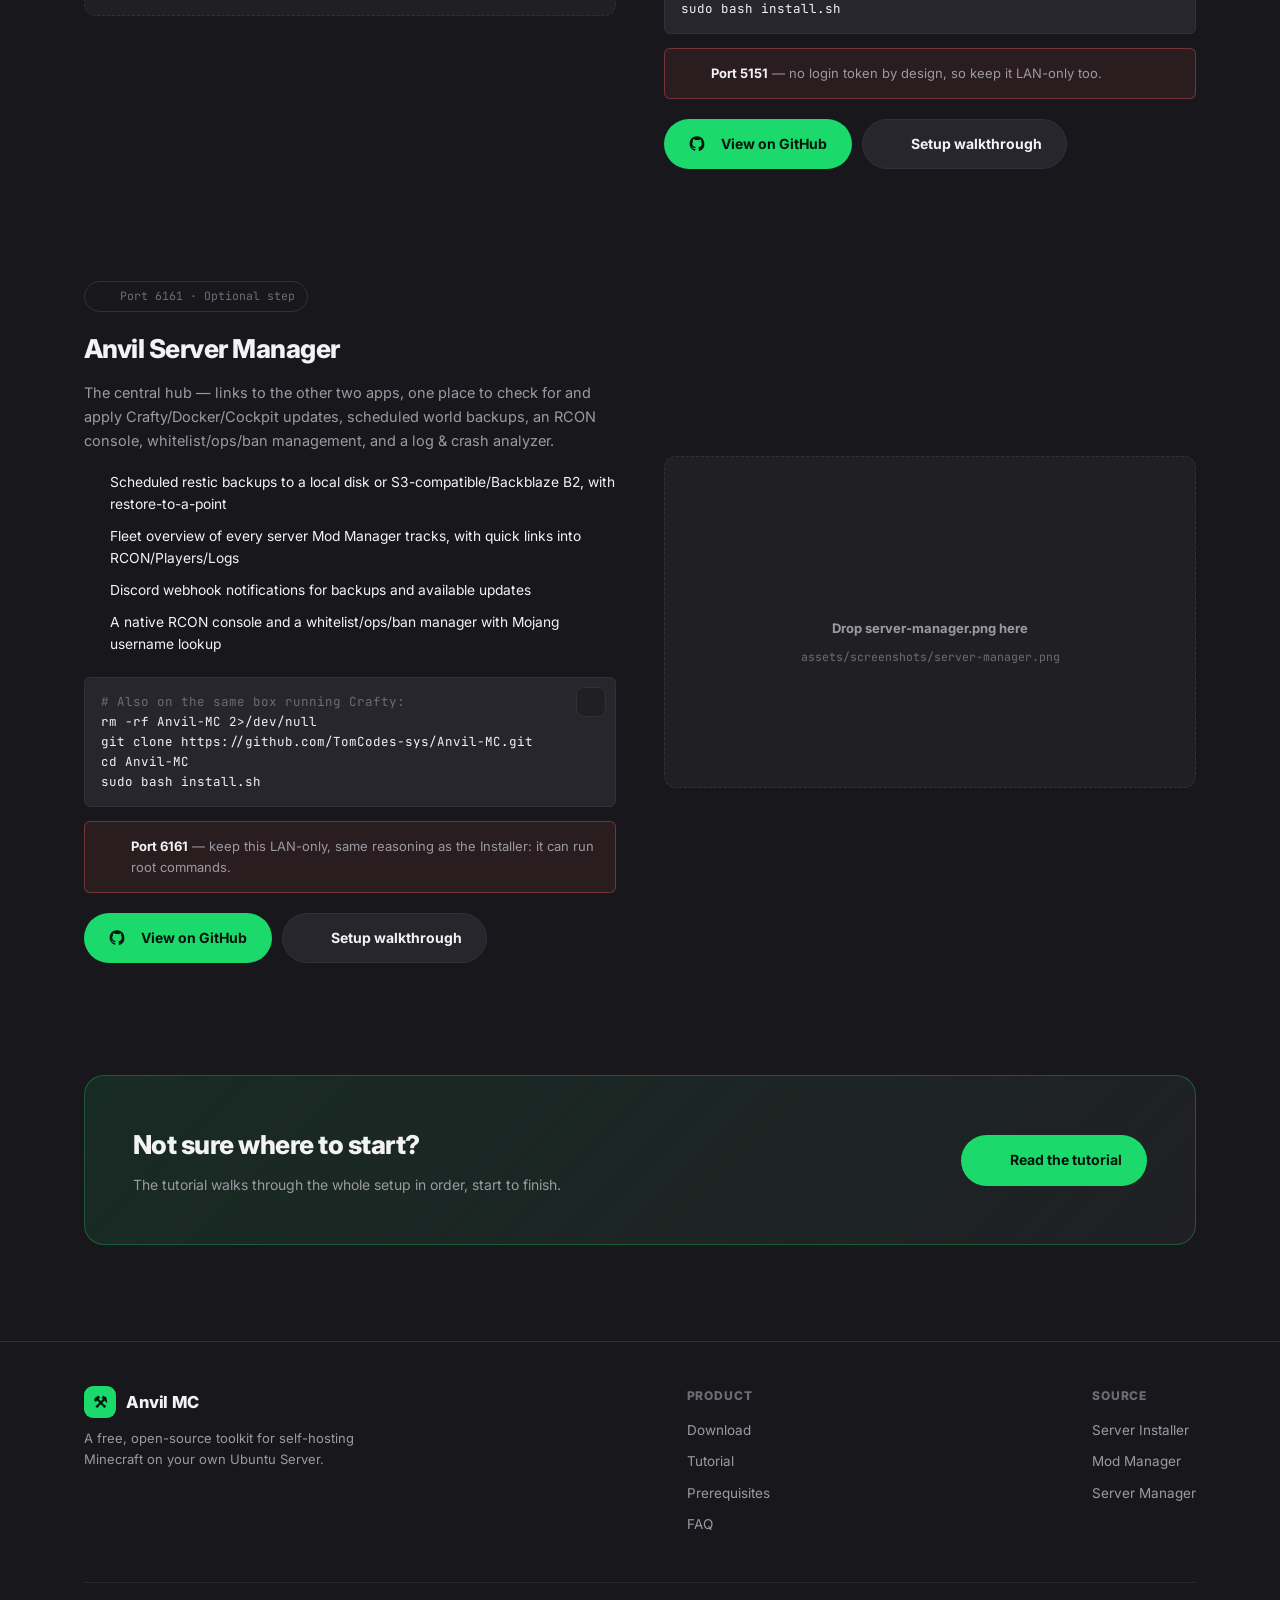
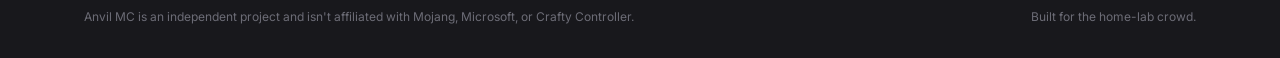
==== commit 3ef10c43: "Release" ====
--- a/website/download.html
+++ b/website/download.html
@@ -60,9 +60,10 @@
           <i data-lucide="check" class="icon-copied" hidden></i>
         </button>
         <div class="install-snippet"><span class="cm"># SSH into your Ubuntu Server, then:</span>
+rm -rf Anvil-MC 2>/dev/null
 git clone https://github.com/TomCodes-sys/Anvil-MC.git
 cd Anvil-MC
-sudo ./install.sh</div>
+sudo bash install.sh</div>
       </div>
       <div class="port-warning"><i data-lucide="shield-alert"></i><span><strong>Port 8090</strong> — keep this LAN-only. Never port-forward it; it can run root commands on your server.</span></div>
       <div class="showcase-actions">
@@ -98,9 +99,10 @@
           <i data-lucide="check" class="icon-copied" hidden></i>
         </button>
         <div class="install-snippet"><span class="cm"># SSH into the same box running Crafty:</span>
+rm -rf Anvil-MC 2>/dev/null
 git clone https://github.com/TomCodes-sys/Anvil-MC.git
 cd Anvil-MC
-sudo ./install.sh</div>
+sudo bash install.sh</div>
       </div>
       <div class="port-warning"><i data-lucide="info"></i><span><strong>Port 5151</strong> — no login token by design, so keep it LAN-only too.</span></div>
       <div class="showcase-actions">
@@ -136,9 +138,10 @@
           <i data-lucide="check" class="icon-copied" hidden></i>
         </button>
         <div class="install-snippet"><span class="cm"># Also on the same box running Crafty:</span>
+rm -rf Anvil-MC 2>/dev/null
 git clone https://github.com/TomCodes-sys/Anvil-MC.git
 cd Anvil-MC
-sudo ./install.sh</div>
+sudo bash install.sh</div>
       </div>
       <div class="port-warning"><i data-lucide="shield-alert"></i><span><strong>Port 6161</strong> — keep this LAN-only, same reasoning as the Installer: it can run root commands.</span></div>
       <div class="showcase-actions">
